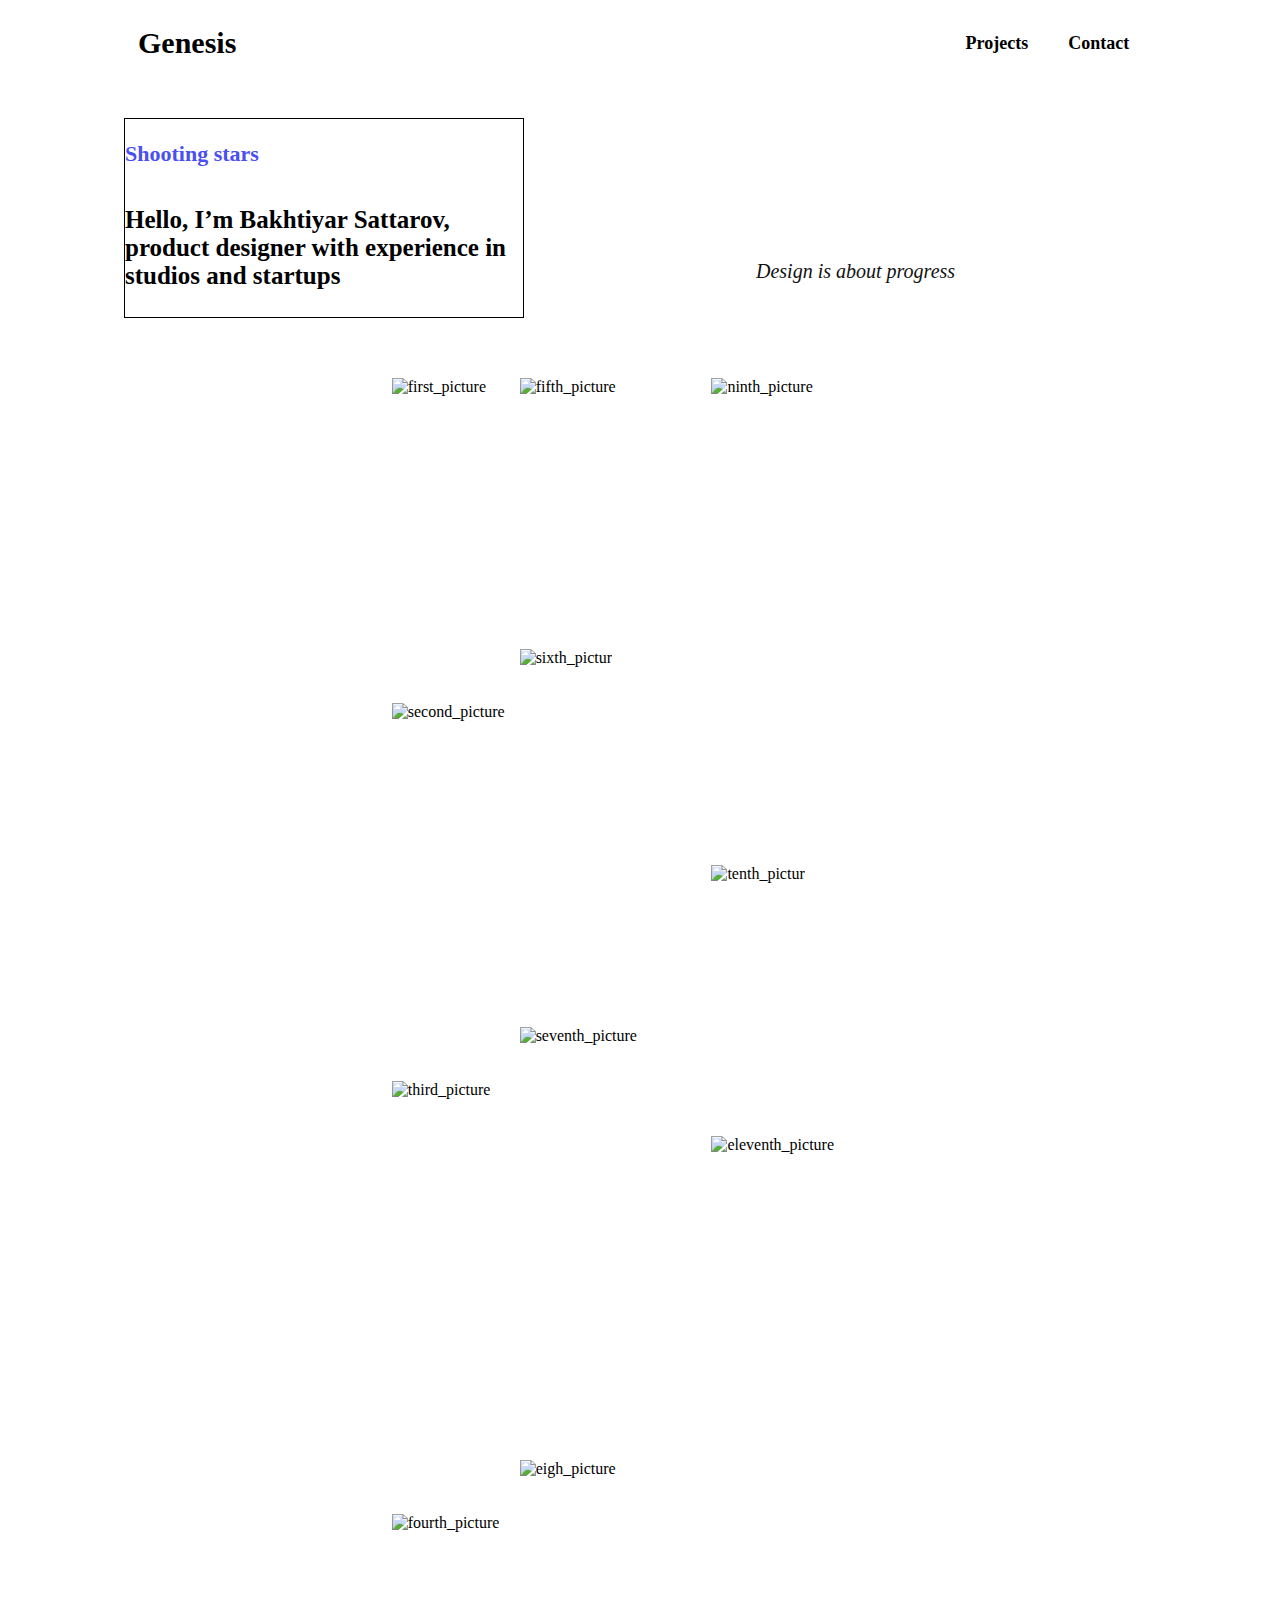
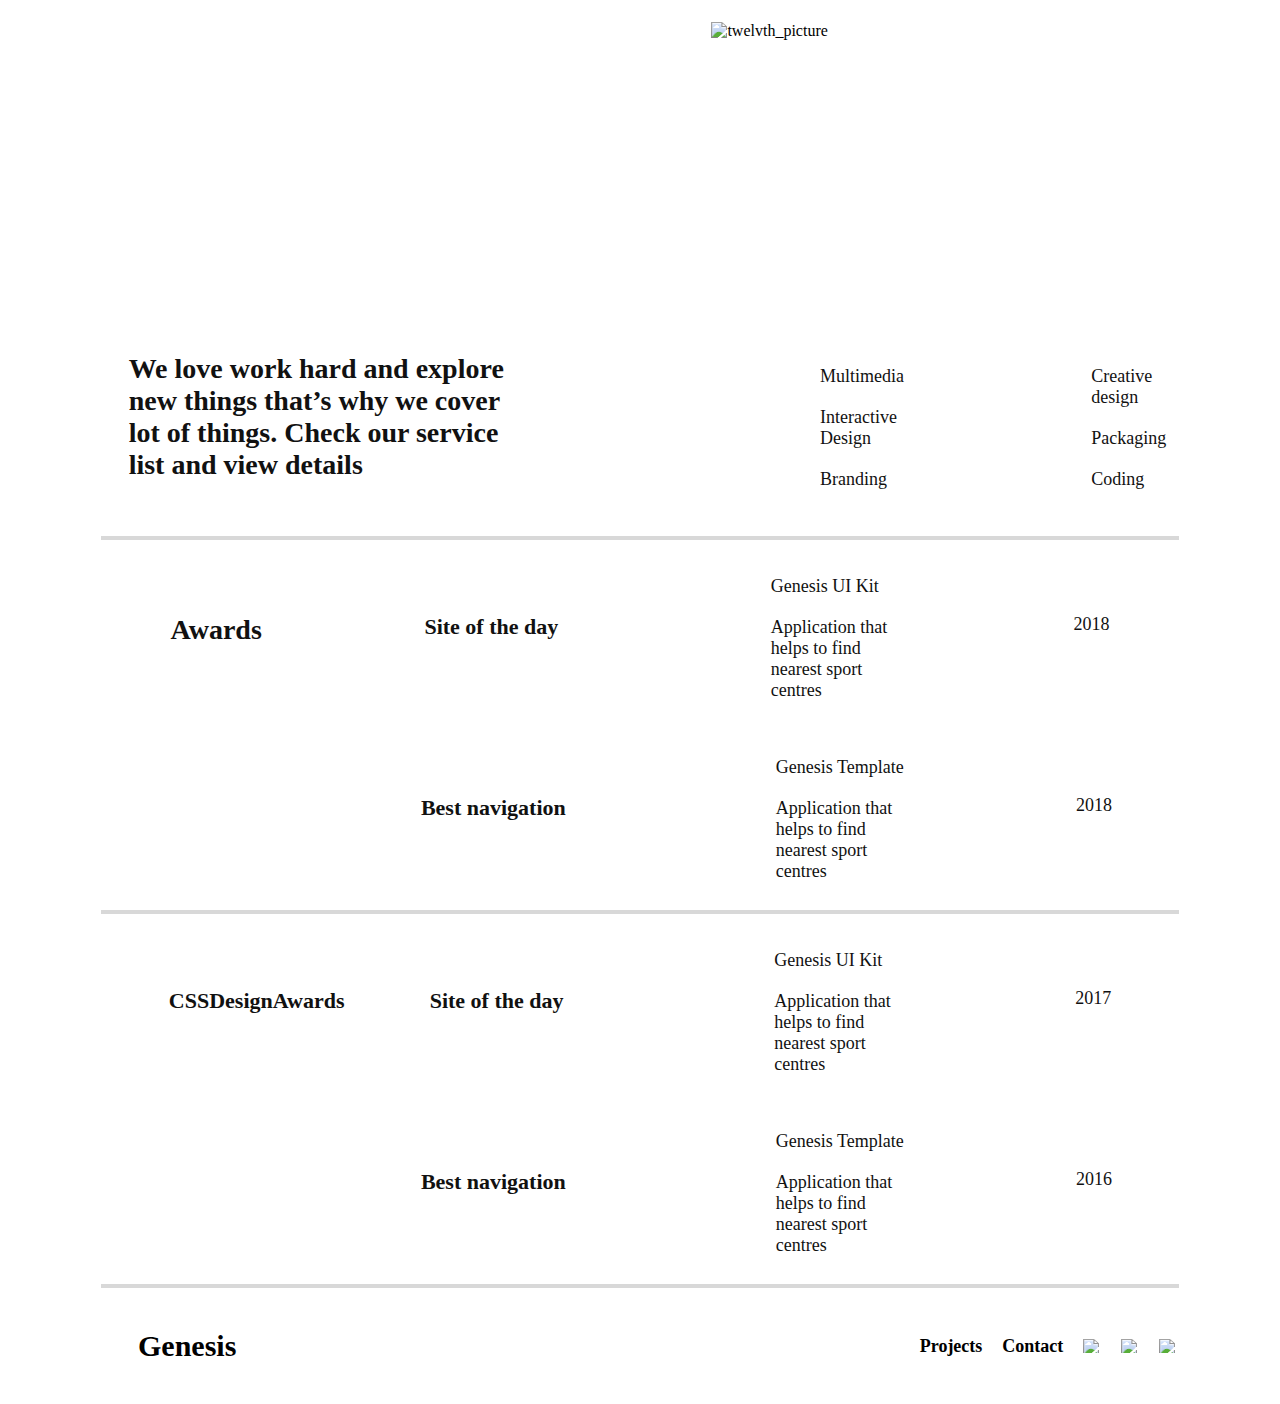
==== index.html @ b34d4486 "first commit" ====
<!DOCTYPE html>
<html lang="en">
<head>
    <meta charset="UTF-8">
    <meta http-equiv="X-UA-Compatible" content="IE=edge">
    <meta name="viewport" content="width=device-width, initial-scale=1.0">
    <title>Document</title>
    <link rel="stylesheet" href="style.css">
</head>
<body>
  <header class="header">
    <h2 class="nav_logo">
        Genesis
    </h2>
    <nav class="nav">
        <ul>
       <li><a href="#">Projects</a></li>
       <li><a href="#">Contact</a></li>
       </ul>
    </nav>
  </header>
  <div class="landingpage_title">
    <section class="landingpage_section_one">
        <p class="landingpage_section_one_title">Shooting stars</p>
        <h1 class="landingpage_section_one_paragraf">Hello, I’m Bakhtiyar Sattarov,
            product designer with experience
            in studios and startups</h1>
    </section>
    <section class="landingpage_section_two">
        <p class="landingpage_section_two_p">Design is about progress </p>
    </section>
  </div>
  <div class="main_grid_container">
   <div class="grid-container">
        <div class="gridbox_1">
            <img src="../genesis-test/images/Picture_1.png" alt="first_picture">
        </div>
        <div class="gridbox_2">
            <img src="../genesis-test/images/Picture_2.png" alt="second_picture">
        </div>
         <div class="gridbox_3">
            <img src="../genesis-test/images/Picture_3.png" alt="third_picture">
         </div> 
         <div class="gridbox_4">
            <img src="../genesis-test/images/picture_4.png" alt="fourth_picture">
         </div>
        <div class="gridbox_5">
            <img src="../genesis-test/images/picture_5.png" alt="fifth_picture">
        </div>
        <div class="gridbox_6">
            <img src="../genesis-test/images/picture_6.png" alt="sixth_pictur">
        </div>
        <div class="gridbox_7">
            <img src="../genesis-test/images/picture_7.png" alt="seventh_picture">
        </div>
        <div class="gridbox_8">
            <img src="../genesis-test/images/picture_8.png" alt="eigh_picture">
        </div>
         <div class="gridbox_9">
             <img src="../genesis-test/images/picture_9.png" alt="ninth_picture">
         </div>
         <div class="gridbox_10">
             <img src="../genesis-test/images/picture_10.png" alt="tenth_pictur">
         </div>
        <div class="gridbox_11">
            <img src="../genesis-test/images/picture_11.png" alt="eleventh_picture">
        </div>
         <div class="gridbox_12">
             <img src="../genesis-test/images/picture_12.png" alt="twelvth_picture">
         </div>
     </div>
   </div>
   <div class="section_two">
       <div class="section_two_main">
        We love work hard and explore new things that’s why we cover lot of things. Check our service list and view details
       </div>
       <ul class="section_two_ul_one">
           <li> Multimedia</li>
           <li> Interactive Design</li>
           <li>Branding </li>
           </ul>
           <ul class="section_two_ul_two">
           <li> Creative design</li>
           <li> Packaging</li>
           <li> Coding</li>
       </ul>  
   </div>
   <hr>
   <div class="section_three">
     <div class="section_three_firstpart">
         <div class="section_three_main">
            Awards
         </div>
         <div class="section_three_bold">
            Site of the day
         </div>
         <ul class="section_three_ul">
            <li>Genesis UI Kit</li>
            <li>Application that helps to find nearest sport centres</li>
         </ul>
        <div class="section_three_date">
            2018
        </div>
     </div>
    </div>
    <div class="section_three_secondpart_main">
     <div class="section_three_secondpart">
        <div class="section_three_secondpart_bold">
            Best navigation
         </div>
         <ul class="section_three_secondpart_ul">
            <li>Genesis Template</li>
            <li>Application that helps to find nearest sport centres</li>
         </ul>
        <div class="section_three_secondpart_date">
            2018
        </div>
      </div>
    </div>
    <hr>
    <div class="section_four">
        <div class="section_four_firstpart">
            <div class="section_four_main">
                CSSDesignAwards
            </div>
            <div class="section_four_bold">
                 Site of the day
            </div>
            <ul class="section_four_ul">
                <li>Genesis UI Kit</li>
                <li>Application that helps to find nearest sport centres</li>
            </ul>
            <div class="section_four_date">
                2017
            </div>
        </div>
    </div>
    <div class="section_four_secondpart_main">
        <div class="section_four_secondpart">
            <div class="section_four_secondpart_bold">
                Best navigation
            </div>
            <ul class="section_four_secondpart_ul">
                <li>Genesis Template</li>
                <li>Application that helps to find nearest sport centres</li>
            </ul>
            <div class="section_four_secondpart_date">
                 2016
            </div>
        </div>
    </div>
    <hr>
     <footer class="footer">
        <h2 class="footer_logo">
             Genesis
        </h2>
        <div class="footer_ul">
            <ul>
                <li>Projects</li>
                <li>Contact</li>
            </ul>
            <div class="footer_icon">
                <img src="../genesis-test/images/icon_1.png" alt="icon1"> 
                <img src="../genesis-test/images/icon_2.png" alt="icon2">
                <img src="../genesis-test/images/icon_3.png" alt="icon3">
            </div>
        </div>   
    </footer>
</body>
</html>
---- style.css ----
.header {
    display: flex;
    top: 0;
    background-color: none;
    height: 70px;
    align-items: center;
    width: 100%;
    font-weight: bold;
    font-size: 20px;
  }
  
  .nav_logo  {
    display: flex;
    width: 60%;
    margin-left: 60px;
    padding-left: 70px;

  }
  
  .nav {
    width: 20%;
    display: flex;
    justify-content: flex-end;
    font-style: normal;
    font-weight: bold;
    font-size: 18px;
    margin-right: 20px;
  }
  
  .nav ul {
    display: flex;
    list-style: none;
  }
  
  .nav li {
    font-weight: bold;
    position: relative;
    padding: 10px 10px;
    
  }
  
  .nav a {
    text-decoration: none;
    color:black;
    padding: 10px;

  }
  .landingpage_title{
      display: flex;
     justify-content: space-around;
      align-items: center;
      width: 100%;
      min-height: 250px;
      
  }

  .landingpage_section_one{
      display: flex;
      margin-top: 30px;
      flex-direction: column;
      max-width: 400px;
      min-height: 200px;
      box-sizing: border-box;
       border: 1px solid black;

  }

  .landingpage_section_two {
      display: flex;
    width: 400px;
    height: 200px;
    align-items: flex-end;
  }


  .landingpage_section_one_title{
      font-size: 22px;
      color: #4A4FF2;
      font-weight: 700;
  }
  .landingpage_section_one_paragraf{
      font-size: 25px;
      font-weight: 700;
      font-style: normal;


  }

  .landingpage_section_two_p{
    color:#111111;
    display: flex;
    font-size: 20px;
    font-style: italic;
    
  }
  .main_grid_container{
  width: 100%;
  min-height: 1500px;
  display: grid;
  justify-content: center;
  align-content: center;


  }
  .grid-container{
    display: grid;
    grid-template-columns: repeat(8, 1fr);
    grid-template-rows: repeat(28, 1fr) ;
    max-width: 1000px;
    height: 1500px;
    border-style: solid;
    border-width: 50px;
    border-color: white;
    gap: 15px;
   
  }
  img{
   width: 100%;
   height: 100%;
   object-fit: cover;
   
  }
  .gridbox_1{
    grid-column: 1/3;
    grid-row: 1/7;
  }

 .gridbox_2{
   grid-column: 1/3;
   grid-row: 7/14;
    
  }

  .gridbox_3{
    grid-column: 1/3;
    grid-row: 14/22;
  }
  .gridbox_4{
    grid-column: 1/3;
    grid-row: 22/29;
    
  }
  .gridbox_5{
    grid-column: 3/6;
    grid-row: 1/6;
    
  }
  .gridbox_6{
    grid-column: 3/6;
    grid-row: 6/13;
  }

  .gridbox_7{
    grid-column: 3/6;
    grid-row: 13/21;
    
  }

  .gridbox_8{
    grid-column: 3/6;
    grid-row: 21/29;
  }

  .gridbox_9{
    grid-column: 6/9;
    grid-row: 1/10;
    
  }

  .gridbox_10{
    grid-column: 6/9;
    grid-row: 10/15;
    
  }

  .gridbox_11{
    grid-column: 6/9;
    grid-row: 15/24;
    
  }

  .gridbox_12{
    grid-column: 6/9;
    grid-row: 24/29;
    
  }

 .section_two {
   width: 100%;
   min-height: 200px;
   display: flex;
   justify-content: space-around;
   align-items:center;
 }
 .section_two_main {
   max-width: 400px;
   min-height: 150px;
   color: #111111;
   font-weight: 700;
   font-size: 28px;
 }

 .section_two_ul_one {
   max-width: 30px;
   min-height: 70px ;
   color: #111111;
   font-size: 18px;

 }

 .section_two li {
  padding: 10px;
  list-style: none;
 }
 .section_two_ul_two{
   padding-left: 0px;
   padding-right: 40px;
  max-width: 30px;
  min-height: 70px ;
  color: #111111;
  font-size: 18px;
}

hr {
  color:  #D8D8D8;
  border: 2px solid;
  width: 85%;

}

.section_three{
  width: 100%;
  min-height: 150px;

}

.section_three_firstpart{
  width: 100%;
  min-height: 150px;
  display: flex;
  justify-content: space-evenly;
  align-items: center;
}

.section_three_main {
  max-width: 150px;
   min-height: 50px;
   color: #111111;
   font-weight: 700;
   font-size: 28px;
}
.section_three_bold {
  max-width: 150px;
   min-height: 50px;
   color: #111111;
   font-weight: 700;
   font-size: 22px;
}
.section_three_ul {
  max-width: 150px;
   min-height: 50px ;
   color: #111111;
   font-size: 18px;

}

.section_three li{
  padding: 10px;
  list-style: none;
}
.section_three_date{
  max-width: 150px;
   min-height: 50px ;
   color: #111111;
   font-size: 18px;
}

.section_three_secondpart_main{
  width: 100%;
  min-height: 150px;
 

}
.section_three_secondpart{
  width: 80%;
display: flex;
  justify-content: space-evenly;
  align-items: center;
  float: right;
}


.section_three_secondpart_bold{
  max-width: 150px;
   min-height: 50px;
   color: #111111;
   font-weight: 700;
   font-size: 22px;

   
}
.section_three_secondpart_ul{
  max-width: 150px;
   min-height: 50px ;
   color: #111111;
   font-size: 18px;
}

.section_three_secondpart_date{
  
    max-width: 150px;
     min-height: 50px ;
     color: #111111;
     font-size: 18px;
  }
  .section_three_secondpart_main li{
    padding: 10px;
    list-style: none;
  }

  
.section_four{
  width: 100%;
  min-height: 150px;

}

.section_four_firstpart{
  width: 100%;
  min-height: 150px;
  display: flex;
  justify-content: space-evenly;
  align-items: center;
}

.section_four_main {
  max-width: 100px;
   min-height: 50px;
   color: #111111;
   font-weight: 700;
   font-size: 22px;
}
.section_four_bold {
  max-width: 150px;
   min-height: 50px;
   color: #111111;
   font-weight: 700;
   font-size: 22px;

}
.section_four_ul {
  max-width: 150px;
   min-height: 50px ;
   color: #111111;
   font-size: 18px;

}

.section_four li{
  padding: 10px;
  list-style: none;
}
.section_four_date{
  max-width: 150px;
   min-height: 50px ;
   color: #111111;
   font-size: 18px;
}

.section_four_secondpart_main{
  width: 100%;
  min-height: 150px;
 

}
.section_four_secondpart{
  width: 80%;
display: flex;
  justify-content: space-evenly;
  align-items: center;
  float: right;
}


.section_four_secondpart_bold{
  max-width: 150px;
   min-height: 50px;
   color: #111111;
   font-weight: 700;
   font-size: 22px;

   
}
.section_four_secondpart_ul{
  max-width: 150px;
   min-height: 50px ;
   color: #111111;
   font-size: 18px;
}

.section_four_secondpart_date{
  
    max-width: 150px;
     min-height: 50px ;
     color: #111111;
     font-size: 18px;
  }
  .section_four_secondpart_main li{
    padding: 10px;
    list-style: none;
  }

  .footer {
    display: flex;
    top: 0;
    height: 100px;
    align-items: center;
    width: 100%;
    font-weight: bold;
    font-size: 20px;
  }
  
  .footer_logo  {
    display: flex;
    width: 50%;
    margin-left: 60px;
    padding-left: 70px;

  }
  
  .footer_ul {
    width: 30%;
    display: flex;
    justify-content: flex-end;
    font-style: normal;
    font-weight: bold;
    font-size: 18px;
    margin-right: 20px;
  }
  
  .footer_ul ul {
    display: flex;
    list-style: none;
  }
  
  .footer_ul li {
    font-weight: bold;
    position: relative;
    padding: 10px 10px;
    
  }

  .footer_icon {
    display: flex;
    align-items: center;
    width: 20%;
  }

  .footer_icon img {
    padding: 10px;
    width: 18px;
    height: 14px;
  }
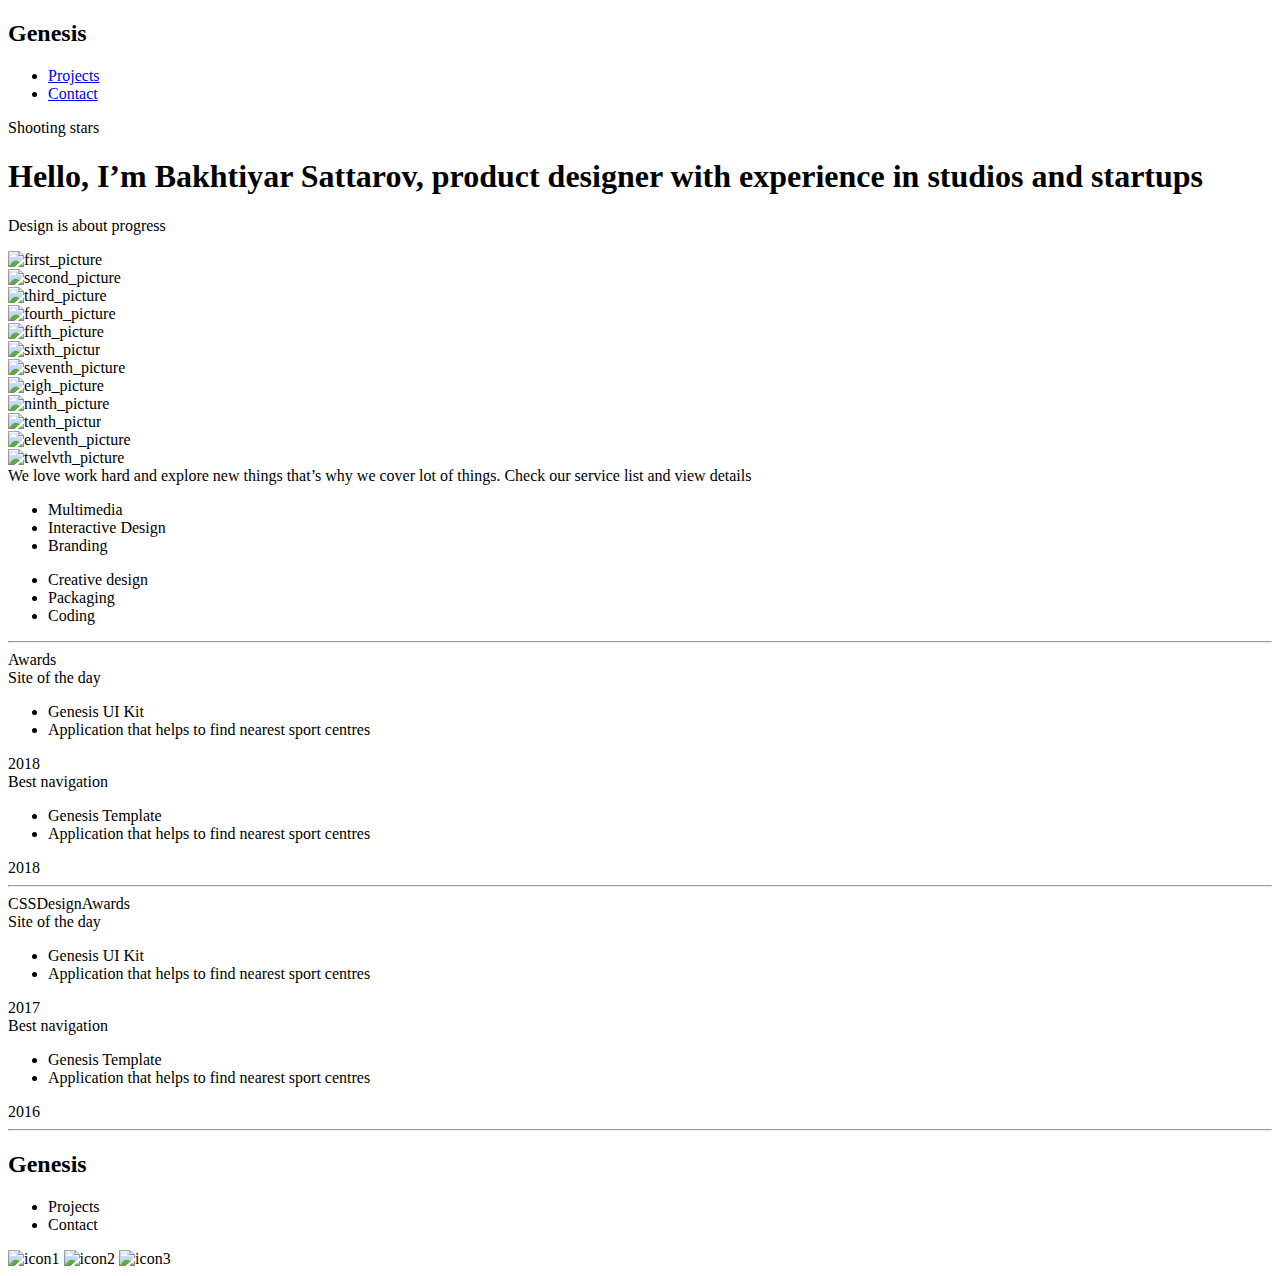
==== commit ca45c51c: "second commit" ====
--- a/index.html
+++ b/index.html
@@ -5,7 +5,7 @@
     <meta http-equiv="X-UA-Compatible" content="IE=edge">
     <meta name="viewport" content="width=device-width, initial-scale=1.0">
     <title>Document</title>
-    <link rel="stylesheet" href="style.css">
+    <link rel="stylesheet" href="../genesis-test/css/style.css">
 </head>
 <body>
   <header class="header">
@@ -14,7 +14,7 @@
     </h2>
     <nav class="nav">
         <ul>
-       <li><a href="#">Projects</a></li>
+       <li><a href="../genesis-test/pages/projects.html">Projects</a></li>
        <li><a href="#">Contact</a></li>
        </ul>
     </nav>
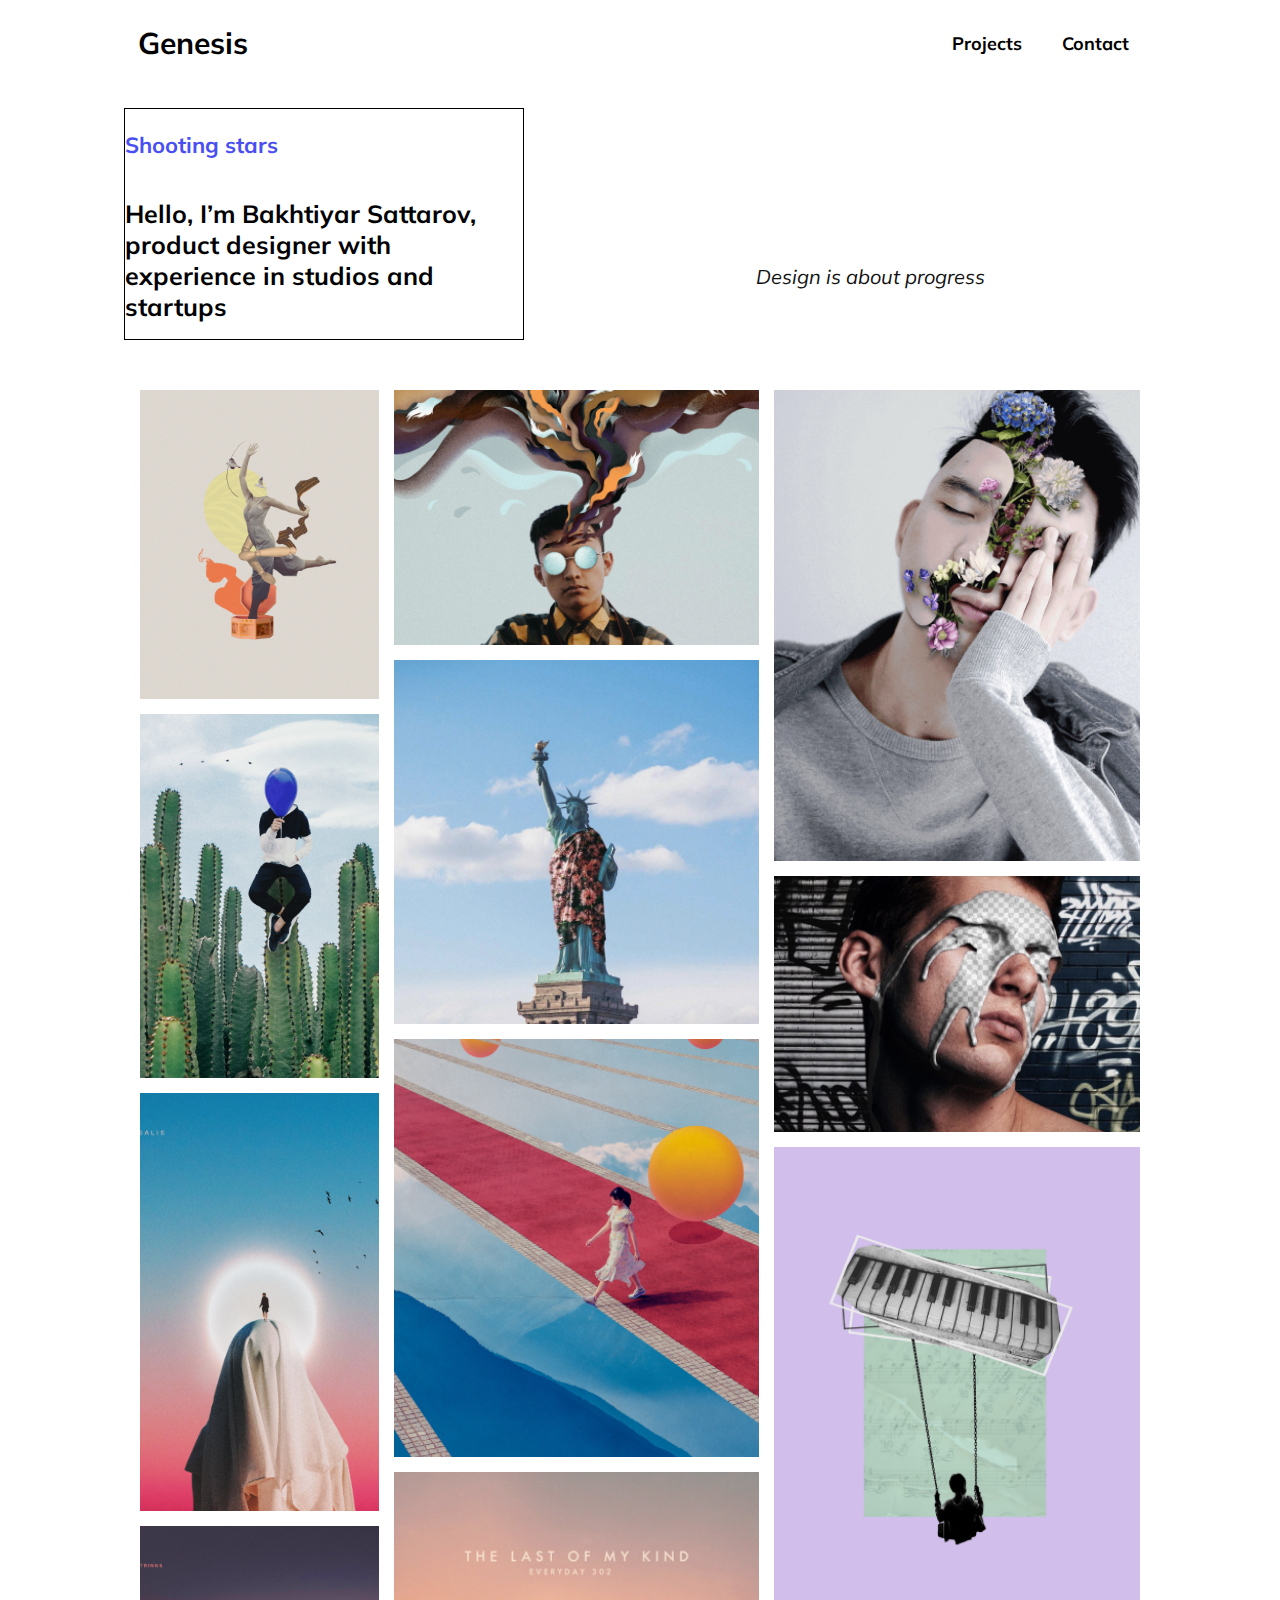
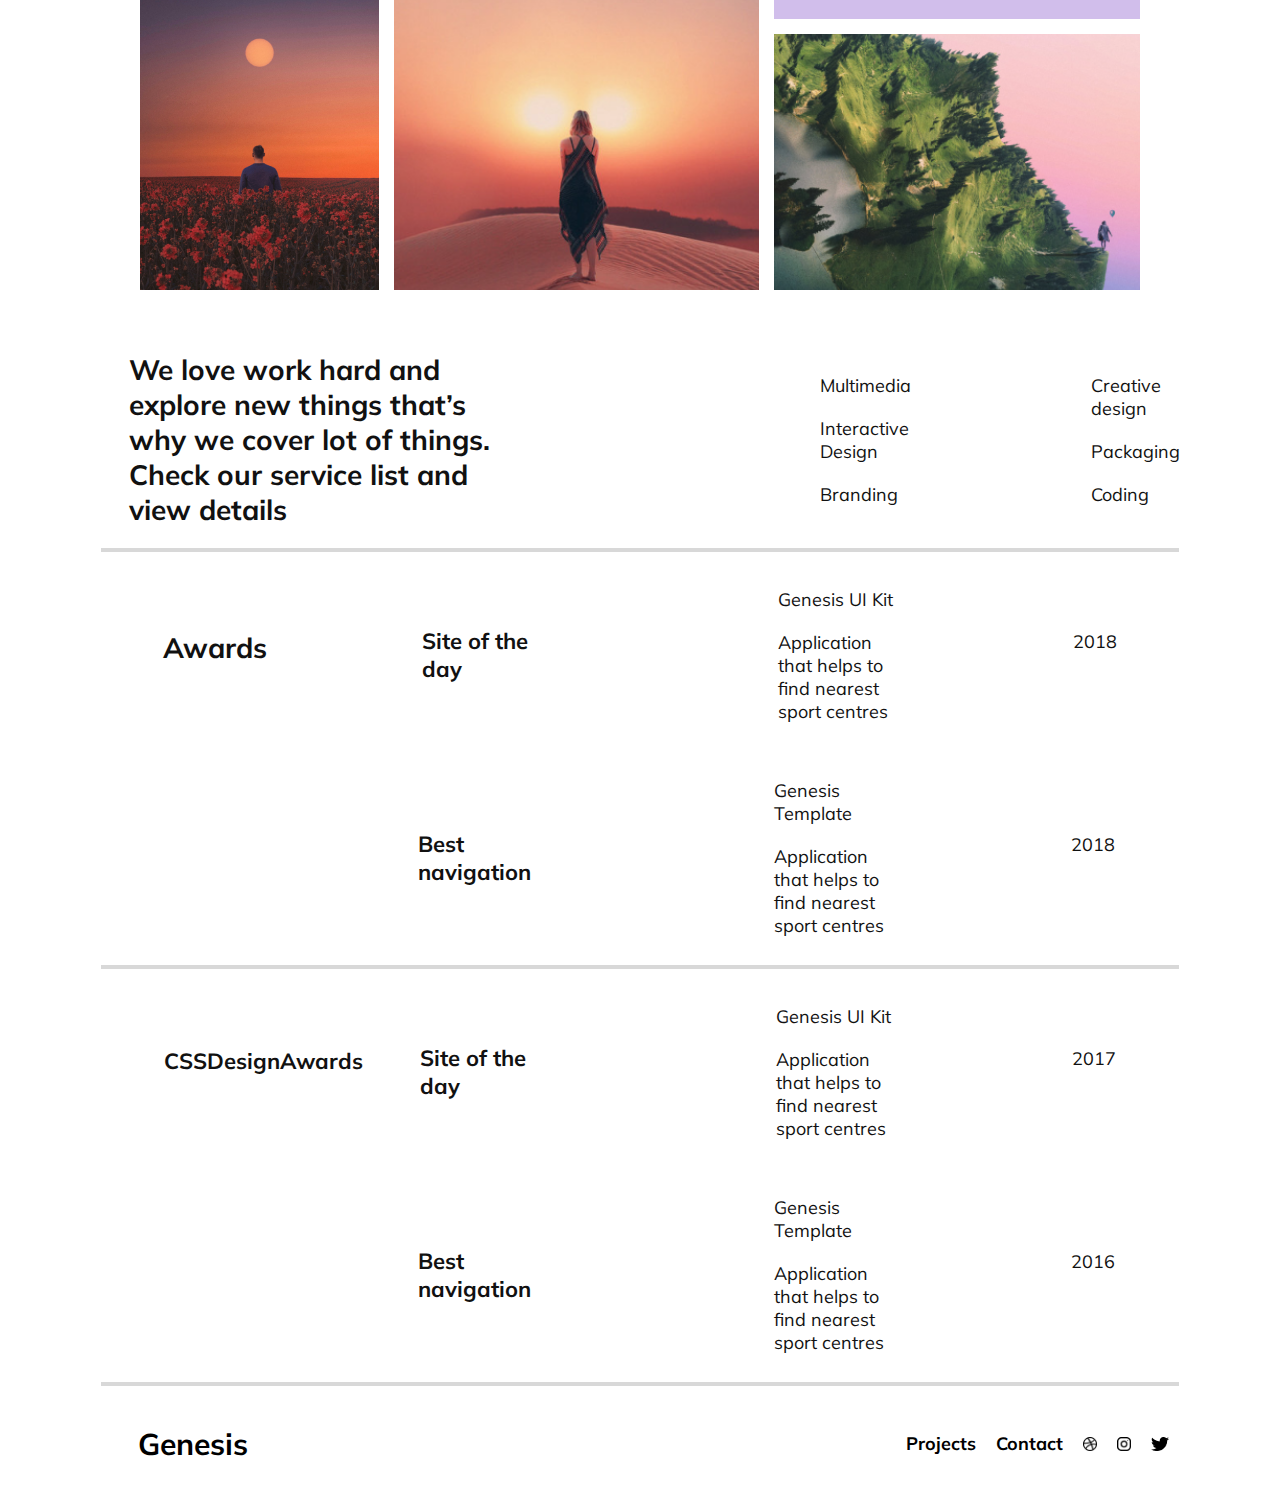
==== commit 5587915e: "last-commit" ====
--- a/index.html
+++ b/index.html
@@ -5,7 +5,7 @@
     <meta http-equiv="X-UA-Compatible" content="IE=edge">
     <meta name="viewport" content="width=device-width, initial-scale=1.0">
     <title>Document</title>
-    <link rel="stylesheet" href="../genesis-test/css/style.css">
+    <link rel="stylesheet" href="css/style.css">
 </head>
 <body>
   <header class="header">
@@ -14,8 +14,8 @@
     </h2>
     <nav class="nav">
         <ul>
-       <li><a href="../genesis-test/pages/projects.html">Projects</a></li>
-       <li><a href="#">Contact</a></li>
+       <li><a href="pages/projects.html">Projects</a></li>
+       <li><a href="pages/contact.html">Contact</a></li>
        </ul>
     </nav>
   </header>
@@ -33,40 +33,40 @@
   <div class="main_grid_container">
    <div class="grid-container">
         <div class="gridbox_1">
-            <img src="../genesis-test/images/Picture_1.png" alt="first_picture">
+            <img src="images/Picture_1.png" alt="first_picture">
         </div>
         <div class="gridbox_2">
-            <img src="../genesis-test/images/Picture_2.png" alt="second_picture">
+            <img src="images/Picture_2.png" alt="second_picture">
         </div>
          <div class="gridbox_3">
-            <img src="../genesis-test/images/Picture_3.png" alt="third_picture">
+            <img src="images/Picture_3.png" alt="third_picture">
          </div> 
          <div class="gridbox_4">
-            <img src="../genesis-test/images/picture_4.png" alt="fourth_picture">
+            <img src="images/picture_4.png" alt="fourth_picture">
          </div>
         <div class="gridbox_5">
-            <img src="../genesis-test/images/picture_5.png" alt="fifth_picture">
+            <img src="images/picture_5.png" alt="fifth_picture">
         </div>
         <div class="gridbox_6">
-            <img src="../genesis-test/images/picture_6.png" alt="sixth_pictur">
+            <img src="images/picture_6.png" alt="sixth_pictur">
         </div>
         <div class="gridbox_7">
-            <img src="../genesis-test/images/picture_7.png" alt="seventh_picture">
+            <img src="images/picture_7.png" alt="seventh_picture">
         </div>
         <div class="gridbox_8">
-            <img src="../genesis-test/images/picture_8.png" alt="eigh_picture">
+            <img src="images/picture_8.png" alt="eigh_picture">
         </div>
          <div class="gridbox_9">
-             <img src="../genesis-test/images/picture_9.png" alt="ninth_picture">
+             <img src="images/picture_9.png" alt="ninth_picture">
          </div>
          <div class="gridbox_10">
-             <img src="../genesis-test/images/picture_10.png" alt="tenth_pictur">
+             <img src="images/picture_10.png" alt="tenth_pictur">
          </div>
         <div class="gridbox_11">
-            <img src="../genesis-test/images/picture_11.png" alt="eleventh_picture">
+            <img src="images/picture_11.png" alt="eleventh_picture">
         </div>
          <div class="gridbox_12">
-             <img src="../genesis-test/images/picture_12.png" alt="twelvth_picture">
+             <img src="images/picture_12.png" alt="twelvth_picture">
          </div>
      </div>
    </div>
@@ -160,9 +160,9 @@
                 <li>Contact</li>
             </ul>
             <div class="footer_icon">
-                <img src="../genesis-test/images/icon_1.png" alt="icon1"> 
-                <img src="../genesis-test/images/icon_2.png" alt="icon2">
-                <img src="../genesis-test/images/icon_3.png" alt="icon3">
+                <img src="images/icon_1.png" alt="icon1"> 
+                <img src="images/icon_2.png" alt="icon2">
+                <img src="images/icon_3.png" alt="icon3">
             </div>
         </div>   
     </footer>
--- a/css/style.css
+++ b/css/style.css
@@ -0,0 +1,468 @@
+@import url('https://fonts.googleapis.com/css2?family=Mulish&display=swap');
+
+body{
+  font-family: 'Mulish', sans-serif;
+}
+.header {
+    display: flex;
+    top: 0;
+    background-color: none;
+    height: 70px;
+    align-items: center;
+    width: 100%;
+    font-weight: bold;
+    font-size: 20px;
+  }
+  
+  .nav_logo  {
+    display: flex;
+    width: 60%;
+    margin-left: 60px;
+    padding-left: 70px;
+
+  }
+  
+  .nav {
+    width: 20%;
+    display: flex;
+    justify-content: flex-end;
+    font-style: normal;
+    font-weight: bold;
+    font-size: 18px;
+    margin-right: 20px;
+  }
+  
+  .nav ul {
+    display: flex;
+    list-style: none;
+  }
+  
+  .nav li {
+    font-weight: bold;
+    position: relative;
+    padding: 10px 10px;
+    
+  }
+  
+  .nav a {
+    text-decoration: none;
+    color:black;
+    padding: 10px;
+
+  }
+  .landingpage_title{
+      display: flex;
+     justify-content: space-around;
+      align-items: center;
+      width: 100%;
+      min-height: 250px;
+      
+  }
+
+  .landingpage_section_one{
+      display: flex;
+      margin-top: 30px;
+      flex-direction: column;
+      max-width: 400px;
+      min-height: 200px;
+      box-sizing: border-box;
+       border: 1px solid black;
+
+  }
+
+  .landingpage_section_two {
+      display: flex;
+    width: 400px;
+    height: 200px;
+    align-items: flex-end;
+  }
+
+
+  .landingpage_section_one_title{
+      font-size: 22px;
+      color: #4A4FF2;
+      font-weight: 700;
+  }
+  .landingpage_section_one_paragraf{
+      font-size: 25px;
+      font-weight: 700;
+      font-style: normal;
+
+
+  }
+
+  .landingpage_section_two_p{
+    color:#111111;
+    display: flex;
+    font-size: 20px;
+    font-style: italic;
+    
+  }
+  .main_grid_container{
+  width: 100%;
+  min-height: 1500px;
+  display: grid;
+  justify-content: center;
+  align-content: center;
+
+
+  }
+  .grid-container{
+    display: grid;
+    grid-template-columns: repeat(8, 1fr);
+    grid-template-rows: repeat(28, 1fr) ;
+    max-width: 1000px;
+    height: 1500px;
+    border-style: solid;
+    border-width: 50px;
+    border-color: white;
+    gap: 15px;
+   
+  }
+  img{
+   width: 100%;
+   height: 100%;
+   object-fit: cover;
+   
+  }
+  .gridbox_1{
+    grid-column: 1/3;
+    grid-row: 1/7;
+  }
+
+ .gridbox_2{
+   grid-column: 1/3;
+   grid-row: 7/14;
+    
+  }
+
+  .gridbox_3{
+    grid-column: 1/3;
+    grid-row: 14/22;
+  }
+  .gridbox_4{
+    grid-column: 1/3;
+    grid-row: 22/29;
+    
+  }
+  .gridbox_5{
+    grid-column: 3/6;
+    grid-row: 1/6;
+    
+  }
+  .gridbox_6{
+    grid-column: 3/6;
+    grid-row: 6/13;
+  }
+
+  .gridbox_7{
+    grid-column: 3/6;
+    grid-row: 13/21;
+    
+  }
+
+  .gridbox_8{
+    grid-column: 3/6;
+    grid-row: 21/29;
+  }
+
+  .gridbox_9{
+    grid-column: 6/9;
+    grid-row: 1/10;
+    
+  }
+
+  .gridbox_10{
+    grid-column: 6/9;
+    grid-row: 10/15;
+    
+  }
+
+  .gridbox_11{
+    grid-column: 6/9;
+    grid-row: 15/24;
+    
+  }
+
+  .gridbox_12{
+    grid-column: 6/9;
+    grid-row: 24/29;
+    
+  }
+
+ .section_two {
+   width: 100%;
+   min-height: 200px;
+   display: flex;
+   justify-content: space-around;
+   align-items:center;
+ }
+ .section_two_main {
+   max-width: 400px;
+   min-height: 150px;
+   color: #111111;
+   font-weight: 700;
+   font-size: 28px;
+ }
+
+ .section_two_ul_one {
+   max-width: 30px;
+   min-height: 70px ;
+   color: #111111;
+   font-size: 18px;
+
+ }
+
+ .section_two li {
+  padding: 10px;
+  list-style: none;
+ }
+ .section_two_ul_two{
+   padding-left: 0px;
+   padding-right: 40px;
+  max-width: 30px;
+  min-height: 70px ;
+  color: #111111;
+  font-size: 18px;
+}
+
+hr {
+  color:  #D8D8D8;
+  border: 2px solid;
+  width: 85%;
+
+}
+
+.section_three{
+  width: 100%;
+  min-height: 150px;
+
+}
+
+.section_three_firstpart{
+  width: 100%;
+  min-height: 150px;
+  display: flex;
+  justify-content: space-evenly;
+  align-items: center;
+}
+
+.section_three_main {
+  max-width: 150px;
+   min-height: 50px;
+   color: #111111;
+   font-weight: 700;
+   font-size: 28px;
+}
+.section_three_bold {
+  max-width: 150px;
+   min-height: 50px;
+   color: #111111;
+   font-weight: 700;
+   font-size: 22px;
+}
+.section_three_ul {
+  max-width: 150px;
+   min-height: 50px ;
+   color: #111111;
+   font-size: 18px;
+
+}
+
+.section_three li{
+  padding: 10px;
+  list-style: none;
+}
+.section_three_date{
+  max-width: 150px;
+   min-height: 50px ;
+   color: #111111;
+   font-size: 18px;
+}
+
+.section_three_secondpart_main{
+  width: 100%;
+  min-height: 150px;
+ 
+
+}
+.section_three_secondpart{
+  width: 80%;
+display: flex;
+  justify-content: space-evenly;
+  align-items: center;
+  float: right;
+}
+
+
+.section_three_secondpart_bold{
+  max-width: 150px;
+   min-height: 50px;
+   color: #111111;
+   font-weight: 700;
+   font-size: 22px;
+
+   
+}
+.section_three_secondpart_ul{
+  max-width: 150px;
+   min-height: 50px ;
+   color: #111111;
+   font-size: 18px;
+}
+
+.section_three_secondpart_date{
+  
+    max-width: 150px;
+     min-height: 50px ;
+     color: #111111;
+     font-size: 18px;
+  }
+  .section_three_secondpart_main li{
+    padding: 10px;
+    list-style: none;
+  }
+
+  
+.section_four{
+  width: 100%;
+  min-height: 150px;
+
+}
+
+.section_four_firstpart{
+  width: 100%;
+  min-height: 150px;
+  display: flex;
+  justify-content: space-evenly;
+  align-items: center;
+}
+
+.section_four_main {
+  max-width: 100px;
+   min-height: 50px;
+   color: #111111;
+   font-weight: 700;
+   font-size: 22px;
+}
+.section_four_bold {
+  max-width: 150px;
+   min-height: 50px;
+   color: #111111;
+   font-weight: 700;
+   font-size: 22px;
+
+}
+.section_four_ul {
+  max-width: 150px;
+   min-height: 50px ;
+   color: #111111;
+   font-size: 18px;
+
+}
+
+.section_four li{
+  padding: 10px;
+  list-style: none;
+}
+.section_four_date{
+  max-width: 150px;
+   min-height: 50px ;
+   color: #111111;
+   font-size: 18px;
+}
+
+.section_four_secondpart_main{
+  width: 100%;
+  min-height: 150px;
+ 
+
+}
+.section_four_secondpart{
+  width: 80%;
+display: flex;
+  justify-content: space-evenly;
+  align-items: center;
+  float: right;
+}
+
+
+.section_four_secondpart_bold{
+  max-width: 150px;
+   min-height: 50px;
+   color: #111111;
+   font-weight: 700;
+   font-size: 22px;
+
+   
+}
+.section_four_secondpart_ul{
+  max-width: 150px;
+   min-height: 50px ;
+   color: #111111;
+   font-size: 18px;
+}
+
+.section_four_secondpart_date{
+  
+    max-width: 150px;
+     min-height: 50px ;
+     color: #111111;
+     font-size: 18px;
+  }
+  .section_four_secondpart_main li{
+    padding: 10px;
+    list-style: none;
+  }
+
+  .footer {
+    display: flex;
+    top: 0;
+    height: 100px;
+    align-items: center;
+    width: 100%;
+    font-weight: bold;
+    font-size: 20px;
+  }
+  
+  .footer_logo  {
+    display: flex;
+    width: 50%;
+    margin-left: 60px;
+    padding-left: 70px;
+
+  }
+  
+  .footer_ul {
+    width: 30%;
+    display: flex;
+    justify-content: flex-end;
+    font-style: normal;
+    font-weight: bold;
+    font-size: 18px;
+    margin-right: 20px;
+  }
+  
+  .footer_ul ul {
+    display: flex;
+    list-style: none;
+  }
+  
+  .footer_ul li {
+    font-weight: bold;
+    position: relative;
+    padding: 10px 10px;
+    
+  }
+
+  .footer_icon {
+    display: flex;
+    align-items: center;
+    width: 20%;
+  }
+
+  .footer_icon img {
+    padding: 10px;
+    width: 18px;
+    height: 14px;
+  }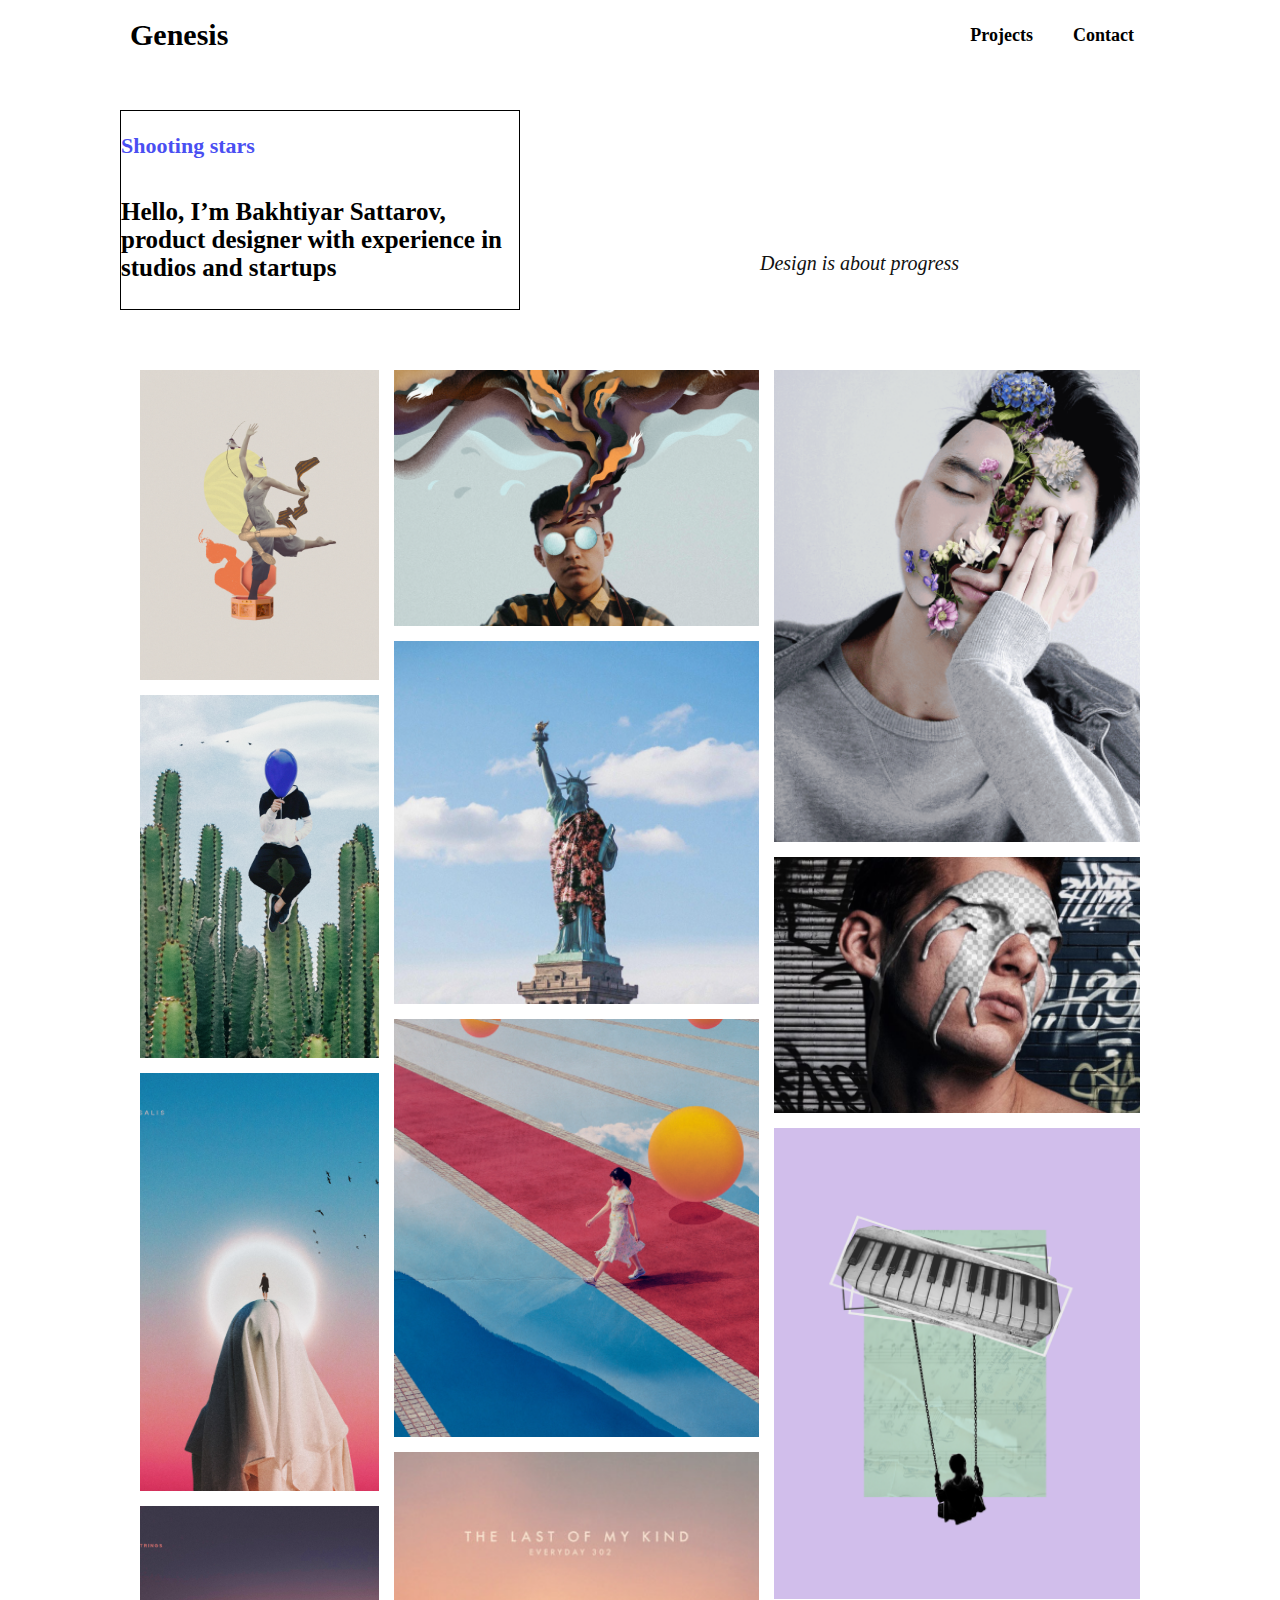
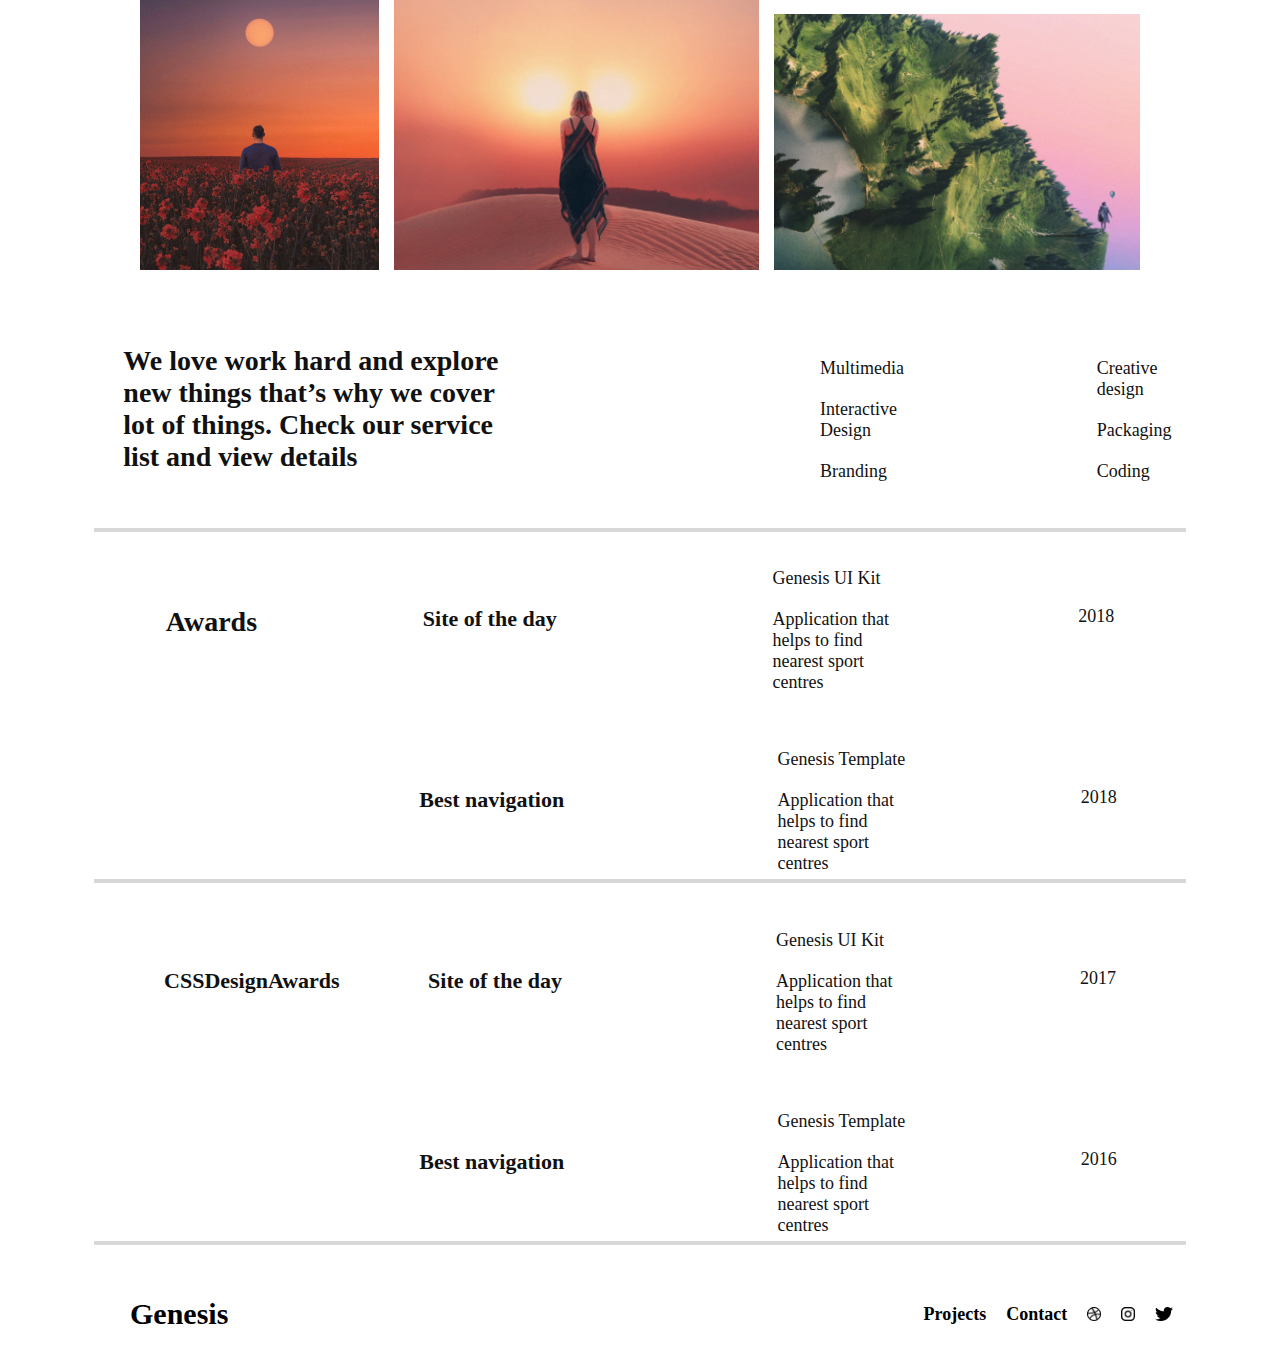
==== commit 51361c1b: "lastcommit" ====
--- a/index.html
+++ b/index.html
@@ -6,6 +6,7 @@
     <meta name="viewport" content="width=device-width, initial-scale=1.0">
     <title>Document</title>
     <link rel="stylesheet" href="css/style.css">
+    <link rel="stylesheet" href="css/normalize.css">
 </head>
 <body>
   <header class="header">
--- a/css/style.css
+++ b/css/style.css
@@ -1,8 +1,5 @@
-@import url('https://fonts.googleapis.com/css2?family=Mulish&display=swap');
-
-body{
-  font-family: 'Mulish', sans-serif;
-}
+
+
 .header {
     display: flex;
     top: 0;
